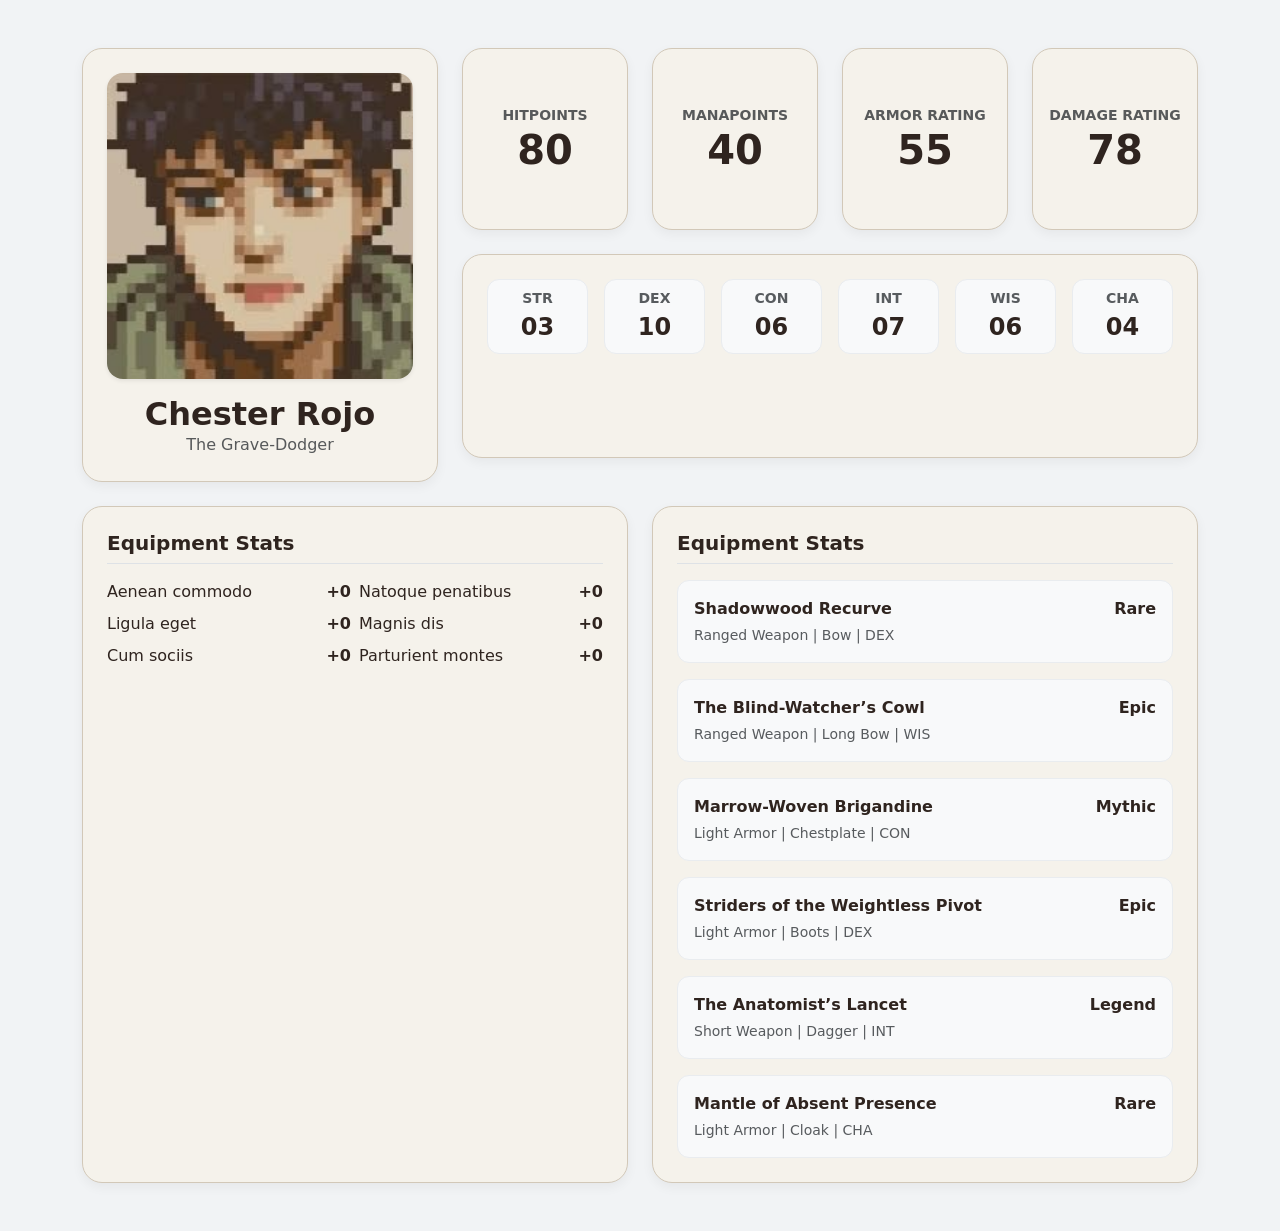
==== index.html @ 933389ea "Added the design for bento(DND Style)" ====
<!DOCTYPE html>
<html lang="en">
<head>
    <meta charset="UTF-8">
    <meta name="viewport" content="width=device-width, initial-scale=1.0">
    <title>Lorem Ipsum - Bento Layout</title>
    <link href="https://cdn.jsdelivr.net/npm/bootstrap@5.3.2/dist/css/bootstrap.min.css" rel="stylesheet">
    <link href="css/index.css" rel="stylesheet">
</head>
<body>

<div class="container py-5">
    <div class="row g-4">
        
        <div class="col-12 col-md-5 col-lg-4">
            <div class="bento-box p-4 d-flex flex-column justify-content-center align-items-center text-center">
                <img src="assets/img/char_port1.jpg" alt="Character Portrait" class="char-portrait mb-3 shadow-sm">
                <h2 class="fw-bold m-0">Chester Rojo</h2>
                <p class="text-muted m-0">The Grave-Dodger</p>
            </div>
        </div>

        <div class="col-12 col-md-7 col-lg-8">
            <div class="row g-4 h-100">
                
                <div class="col-6 col-lg-3">
                    <div class="bento-box p-3 d-flex flex-column justify-content-center text-center">
                        <span class="text-muted small text-uppercase fw-bold">Hitpoints</span>
                        <span class="display-6 fw-bold">80</span>
                    </div>
                </div>
                <div class="col-6 col-lg-3">
                    <div class="bento-box p-3 d-flex flex-column justify-content-center text-center">
                        <span class="text-muted small text-uppercase fw-bold">Manapoints</span>
                        <span class="display-6 fw-bold">40</span>
                    </div>
                </div>
                <div class="col-6 col-lg-3">
                    <div class="bento-box p-3 d-flex flex-column justify-content-center text-center">
                        <span class="text-muted small text-uppercase fw-bold">Armor Rating</span>
                        <span class="display-6 fw-bold">55</span>
                    </div>
                </div>
                <div class="col-6 col-lg-3">
                    <div class="bento-box p-3 d-flex flex-column justify-content-center text-center">
                        <span class="text-muted small text-uppercase fw-bold">Damage Rating</span>
                        <span class="display-6 fw-bold">78</span>
                    </div>
                </div>
                <!-- Player Stats -->
                <div class="col-12">
                    <div class="bento-box p-4">
                        <div class="row g-3 text-center">
                            <div class="col-4 col-sm-2">
                                <div class="stat-box p-2">
                                    <small class="fw-bold d-block text-muted">STR</small>
                                    <span class="fs-4 fw-bold">03</span>
                                </div>
                            </div>
                            <div class="col-4 col-sm-2">
                                <div class="stat-box p-2">
                                    <small class="fw-bold d-block text-muted">DEX</small>
                                    <span class="fs-4 fw-bold">10</span>
                                </div>
                            </div>
                            <div class="col-4 col-sm-2">
                                <div class="stat-box p-2">
                                    <small class="fw-bold d-block text-muted">CON</small>
                                    <span class="fs-4 fw-bold">06</span>
                                </div>
                            </div>
                            <div class="col-4 col-sm-2">
                                <div class="stat-box p-2">
                                    <small class="fw-bold d-block text-muted">INT</small>
                                    <span class="fs-4 fw-bold">07</span>
                                </div>
                            </div>
                            <div class="col-4 col-sm-2">
                                <div class="stat-box p-2">
                                    <small class="fw-bold d-block text-muted">WIS</small>
                                    <span class="fs-4 fw-bold">06</span>
                                </div>
                            </div>
                            <div class="col-4 col-sm-2">
                                <div class="stat-box p-2">
                                    <small class="fw-bold d-block text-muted">CHA</small>
                                    <span class="fs-4 fw-bold">04</span>
                                </div>
                            </div>
                        </div>
                    </div>
                </div>

            </div>
        </div>
        <!-- Equipment Stats -->
        <div class="col-12 col-lg-6">
            <div class="bento-box p-4">
                <h5 class="fw-bold mb-3 border-bottom pb-2">Equipment Stats</h5>
                <div class="row g-2">
                    <div class="col-12 col-sm-6">
                        <div class="d-flex justify-content-between mb-2"><span>Aenean commodo</span> <strong>+0</strong></div>
                        <div class="d-flex justify-content-between mb-2"><span>Ligula eget</span> <strong>+0</strong></div>
                        <div class="d-flex justify-content-between mb-2"><span>Cum sociis</span> <strong>+0</strong></div>
                    </div>
                    <div class="col-12 col-sm-6">
                        <div class="d-flex justify-content-between mb-2"><span>Natoque penatibus</span> <strong>+0</strong></div>
                        <div class="d-flex justify-content-between mb-2"><span>Magnis dis</span> <strong>+0</strong></div>
                        <div class="d-flex justify-content-between mb-2"><span>Parturient montes</span> <strong>+0</strong></div>
                    </div>
                </div>
            </div>
        </div>
        <!-- Equipment Stats -->
        <div class="col-12 col-lg-6">
            <div class="bento-box p-4">
                <h5 class="fw-bold mb-3 border-bottom pb-2">Equipment Stats</h5>
                <div class="d-flex flex-column gap-3">
                    <div class="stat-box p-3">
                        <div class="d-flex justify-content-between fw-bold mb-1">
                            <span>Shadowwood Recurve</span>
                            <span>Rare</span>
                        </div>
                        <div class="text-muted small">Ranged Weapon | Bow | DEX</div>
                    </div>
                    <div class="stat-box p-3">
                        <div class="d-flex justify-content-between fw-bold mb-1">
                            <span>The Blind-Watcher’s Cowl</span>
                            <span>Epic</span>
                        </div>
                        <div class="text-muted small">Ranged Weapon | Long Bow | WIS</div>
                    </div>
                    <div class="stat-box p-3">
                        <div class="d-flex justify-content-between fw-bold mb-1">
                            <span>Marrow-Woven Brigandine</span>
                            <span>Mythic</span>
                        </div>
                        <div class="text-muted small">Light Armor | Chestplate | CON</div>
                    </div>
                    <div class="stat-box p-3">
                        <div class="d-flex justify-content-between fw-bold mb-1">
                            <span>Striders of the Weightless Pivot</span>
                            <span>Epic</span>
                        </div>
                        <div class="text-muted small">Light Armor | Boots | DEX</div>
                    </div>
                    <div class="stat-box p-3">
                        <div class="d-flex justify-content-between fw-bold mb-1">
                            <span>The Anatomist’s Lancet</span>
                            <span>Legend</span>
                        </div>
                        <div class="text-muted small">Short Weapon | Dagger | INT</div>
                    </div>
                    <div class="stat-box p-3">
                        <div class="d-flex justify-content-between fw-bold mb-1">
                            <span>Mantle of Absent Presence</span>
                            <span>Rare</span>
                        </div>
                        <div class="text-muted small">Light Armor | Cloak | CHA</div>
                    </div>
                </div>
            </div>
        </div>

    </div>
</div>

<script src="https://cdn.jsdelivr.net/npm/bootstrap@5.3.2/dist/js/bootstrap.bundle.min.js"></script>
</body>
</html>
---- css/index.css ----
body {
    background-color: #f1f3f5;
}

.bento-box {
    background-color: #F5F2EB;
    background-color: #F5F2EB;
    border: 1px solid #D2C8B8;
    color: #2F241F;
    border-radius: 1.25rem;
    box-shadow: 0 4px 12px rgba(0, 0, 0, 0.05);
    height: 100%;
}

.char-portrait {
    background-size: cover;

    background-position: center;  
    background-repeat: no-repeat;
    border-radius: 1rem;
    width: 100%;
    aspect-ratio: 1 / 1;
    display: block;
}

.stat-box {
    background-color: #f8f9fa;
    border-radius: 0.75rem;
    border: 1px solid #e9ecef;
}
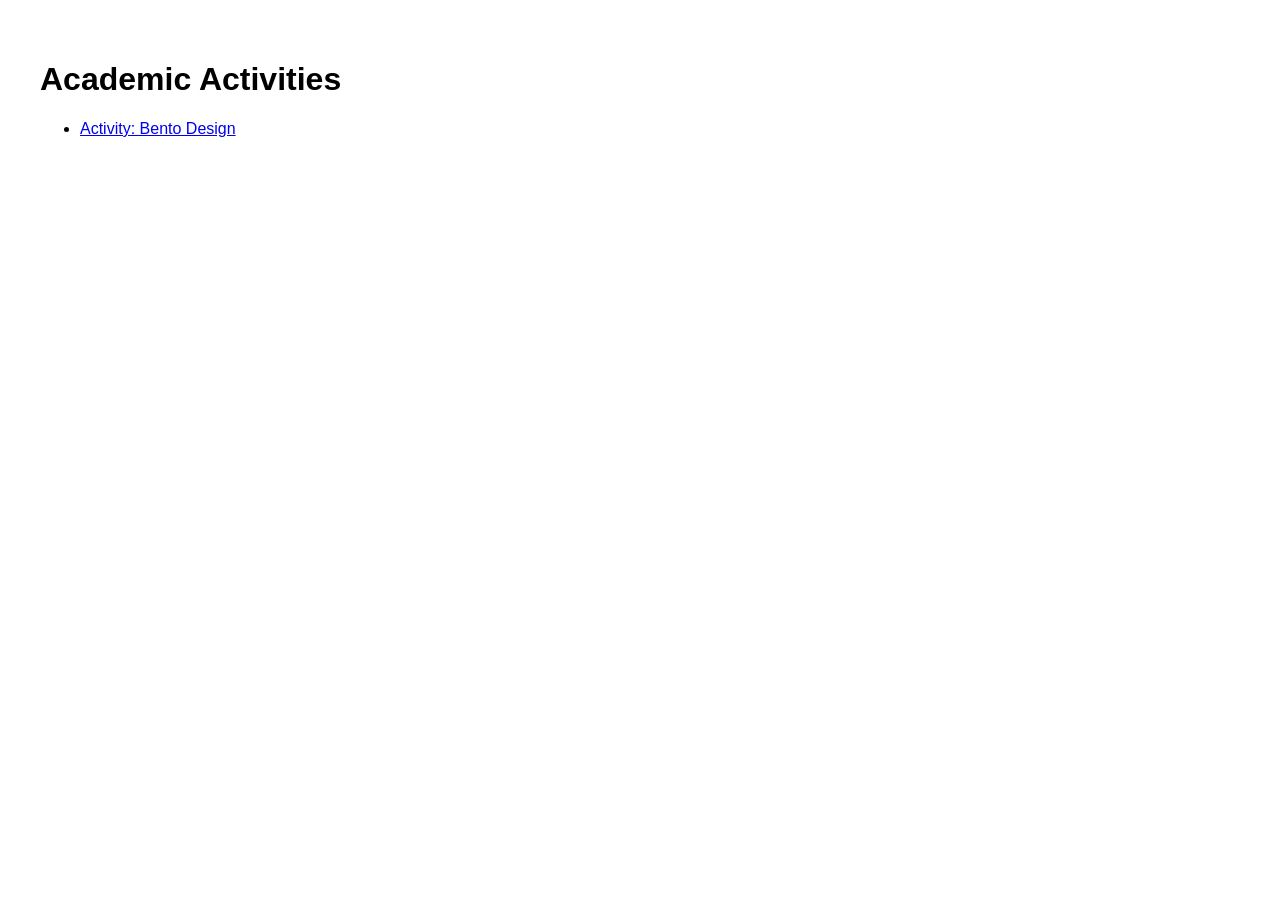
==== commit a7a58ace: "Renamed homepage to index" ====
--- a/index.html
+++ b/index.html
@@ -2,169 +2,15 @@
 <html lang="en">
 <head>
     <meta charset="UTF-8">
-    <meta name="viewport" content="width=device-width, initial-scale=1.0">
-    <title>Lorem Ipsum - Bento Layout</title>
-    <link href="https://cdn.jsdelivr.net/npm/bootstrap@5.3.2/dist/css/bootstrap.min.css" rel="stylesheet">
-    <link href="css/index.css" rel="stylesheet">
+    <title>Academic Activities</title>
 </head>
-<body>
+<body style="font-family: sans-serif; padding: 2rem;">
+    <h1>Academic Activities</h1>
+    <ul>
+        <li>
 
-<div class="container py-5">
-    <div class="row g-4">
-        
-        <div class="col-12 col-md-5 col-lg-4">
-            <div class="bento-box p-4 d-flex flex-column justify-content-center align-items-center text-center">
-                <img src="assets/img/char_port1.jpg" alt="Character Portrait" class="char-portrait mb-3 shadow-sm">
-                <h2 class="fw-bold m-0">Chester Rojo</h2>
-                <p class="text-muted m-0">The Grave-Dodger</p>
-            </div>
-        </div>
-
-        <div class="col-12 col-md-7 col-lg-8">
-            <div class="row g-4 h-100">
-                
-                <div class="col-6 col-lg-3">
-                    <div class="bento-box p-3 d-flex flex-column justify-content-center text-center">
-                        <span class="text-muted small text-uppercase fw-bold">Hitpoints</span>
-                        <span class="display-6 fw-bold">80</span>
-                    </div>
-                </div>
-                <div class="col-6 col-lg-3">
-                    <div class="bento-box p-3 d-flex flex-column justify-content-center text-center">
-                        <span class="text-muted small text-uppercase fw-bold">Manapoints</span>
-                        <span class="display-6 fw-bold">40</span>
-                    </div>
-                </div>
-                <div class="col-6 col-lg-3">
-                    <div class="bento-box p-3 d-flex flex-column justify-content-center text-center">
-                        <span class="text-muted small text-uppercase fw-bold">Armor Rating</span>
-                        <span class="display-6 fw-bold">55</span>
-                    </div>
-                </div>
-                <div class="col-6 col-lg-3">
-                    <div class="bento-box p-3 d-flex flex-column justify-content-center text-center">
-                        <span class="text-muted small text-uppercase fw-bold">Damage Rating</span>
-                        <span class="display-6 fw-bold">78</span>
-                    </div>
-                </div>
-                <!-- Player Stats -->
-                <div class="col-12">
-                    <div class="bento-box p-4">
-                        <div class="row g-3 text-center">
-                            <div class="col-4 col-sm-2">
-                                <div class="stat-box p-2">
-                                    <small class="fw-bold d-block text-muted">STR</small>
-                                    <span class="fs-4 fw-bold">03</span>
-                                </div>
-                            </div>
-                            <div class="col-4 col-sm-2">
-                                <div class="stat-box p-2">
-                                    <small class="fw-bold d-block text-muted">DEX</small>
-                                    <span class="fs-4 fw-bold">10</span>
-                                </div>
-                            </div>
-                            <div class="col-4 col-sm-2">
-                                <div class="stat-box p-2">
-                                    <small class="fw-bold d-block text-muted">CON</small>
-                                    <span class="fs-4 fw-bold">06</span>
-                                </div>
-                            </div>
-                            <div class="col-4 col-sm-2">
-                                <div class="stat-box p-2">
-                                    <small class="fw-bold d-block text-muted">INT</small>
-                                    <span class="fs-4 fw-bold">07</span>
-                                </div>
-                            </div>
-                            <div class="col-4 col-sm-2">
-                                <div class="stat-box p-2">
-                                    <small class="fw-bold d-block text-muted">WIS</small>
-                                    <span class="fs-4 fw-bold">06</span>
-                                </div>
-                            </div>
-                            <div class="col-4 col-sm-2">
-                                <div class="stat-box p-2">
-                                    <small class="fw-bold d-block text-muted">CHA</small>
-                                    <span class="fs-4 fw-bold">04</span>
-                                </div>
-                            </div>
-                        </div>
-                    </div>
-                </div>
-
-            </div>
-        </div>
-        <!-- Equipment Stats -->
-        <div class="col-12 col-lg-6">
-            <div class="bento-box p-4">
-                <h5 class="fw-bold mb-3 border-bottom pb-2">Equipment Stats</h5>
-                <div class="row g-2">
-                    <div class="col-12 col-sm-6">
-                        <div class="d-flex justify-content-between mb-2"><span>Aenean commodo</span> <strong>+0</strong></div>
-                        <div class="d-flex justify-content-between mb-2"><span>Ligula eget</span> <strong>+0</strong></div>
-                        <div class="d-flex justify-content-between mb-2"><span>Cum sociis</span> <strong>+0</strong></div>
-                    </div>
-                    <div class="col-12 col-sm-6">
-                        <div class="d-flex justify-content-between mb-2"><span>Natoque penatibus</span> <strong>+0</strong></div>
-                        <div class="d-flex justify-content-between mb-2"><span>Magnis dis</span> <strong>+0</strong></div>
-                        <div class="d-flex justify-content-between mb-2"><span>Parturient montes</span> <strong>+0</strong></div>
-                    </div>
-                </div>
-            </div>
-        </div>
-        <!-- Equipment Stats -->
-        <div class="col-12 col-lg-6">
-            <div class="bento-box p-4">
-                <h5 class="fw-bold mb-3 border-bottom pb-2">Equipment Stats</h5>
-                <div class="d-flex flex-column gap-3">
-                    <div class="stat-box p-3">
-                        <div class="d-flex justify-content-between fw-bold mb-1">
-                            <span>Shadowwood Recurve</span>
-                            <span>Rare</span>
-                        </div>
-                        <div class="text-muted small">Ranged Weapon | Bow | DEX</div>
-                    </div>
-                    <div class="stat-box p-3">
-                        <div class="d-flex justify-content-between fw-bold mb-1">
-                            <span>The Blind-Watcher’s Cowl</span>
-                            <span>Epic</span>
-                        </div>
-                        <div class="text-muted small">Ranged Weapon | Long Bow | WIS</div>
-                    </div>
-                    <div class="stat-box p-3">
-                        <div class="d-flex justify-content-between fw-bold mb-1">
-                            <span>Marrow-Woven Brigandine</span>
-                            <span>Mythic</span>
-                        </div>
-                        <div class="text-muted small">Light Armor | Chestplate | CON</div>
-                    </div>
-                    <div class="stat-box p-3">
-                        <div class="d-flex justify-content-between fw-bold mb-1">
-                            <span>Striders of the Weightless Pivot</span>
-                            <span>Epic</span>
-                        </div>
-                        <div class="text-muted small">Light Armor | Boots | DEX</div>
-                    </div>
-                    <div class="stat-box p-3">
-                        <div class="d-flex justify-content-between fw-bold mb-1">
-                            <span>The Anatomist’s Lancet</span>
-                            <span>Legend</span>
-                        </div>
-                        <div class="text-muted small">Short Weapon | Dagger | INT</div>
-                    </div>
-                    <div class="stat-box p-3">
-                        <div class="d-flex justify-content-between fw-bold mb-1">
-                            <span>Mantle of Absent Presence</span>
-                            <span>Rare</span>
-                        </div>
-                        <div class="text-muted small">Light Armor | Cloak | CHA</div>
-                    </div>
-                </div>
-            </div>
-        </div>
-
-    </div>
-</div>
-
-<script src="https://cdn.jsdelivr.net/npm/bootstrap@5.3.2/dist/js/bootstrap.bundle.min.js"></script>
+            <a href="https://github.com/cheztahcry/academic-activities/bento">Activity: Bento Design</a>
+        </li>
+    </ul>
 </body>
 </html>
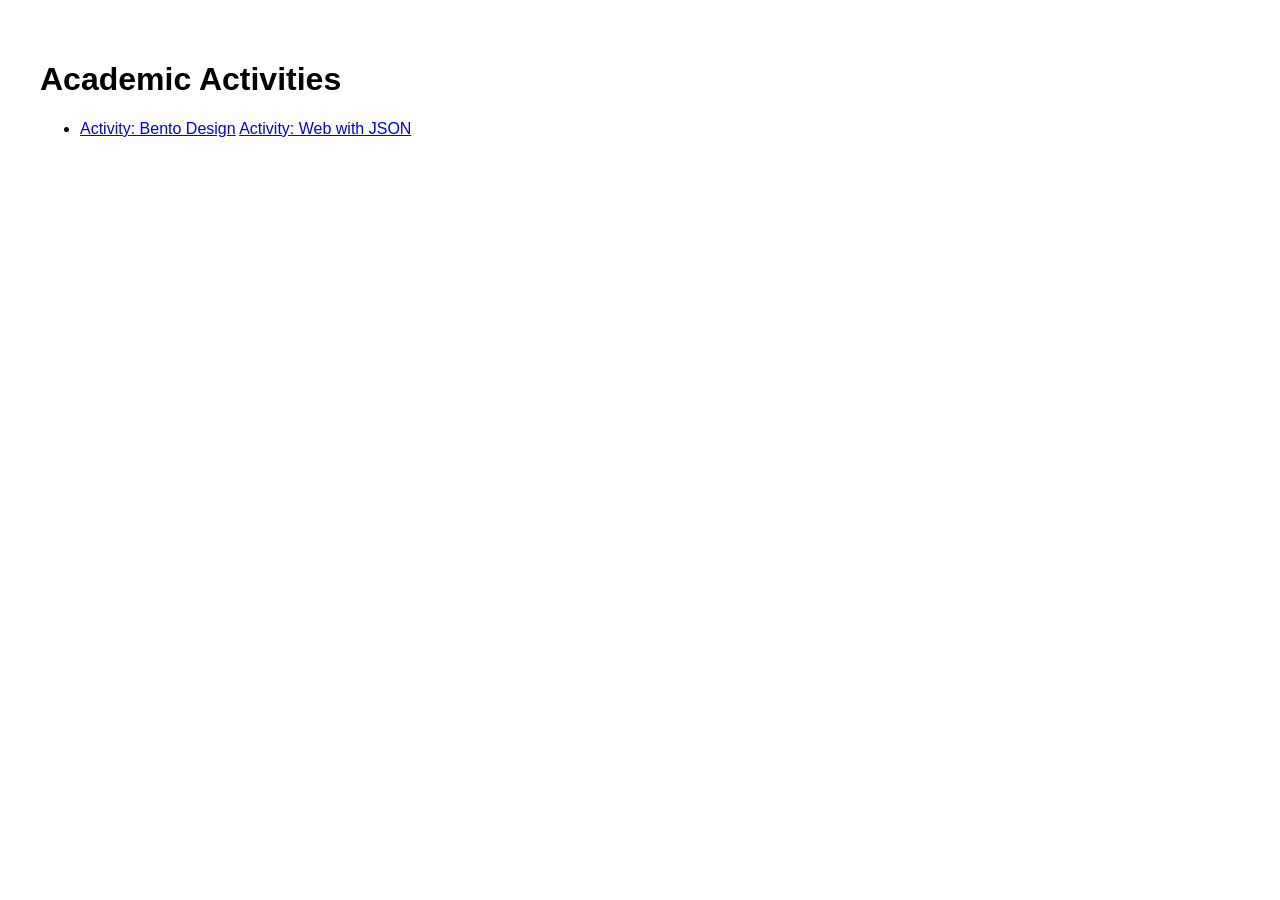
==== commit 5833f525: "Adjusted the currency from USD to PHP, and also added old price and current price to reflect the dis" ====
--- a/index.html
+++ b/index.html
@@ -9,7 +9,8 @@
     <ul>
         <li>
 
-            <a href="https://github.com/cheztahcry/academic-activities/bento">Activity: Bento Design</a>
+            <a href="./bento">Activity: Bento Design</a>
+            <a href="./JsonWeb">Activity: Web with JSON</a>
         </li>
     </ul>
 </body>
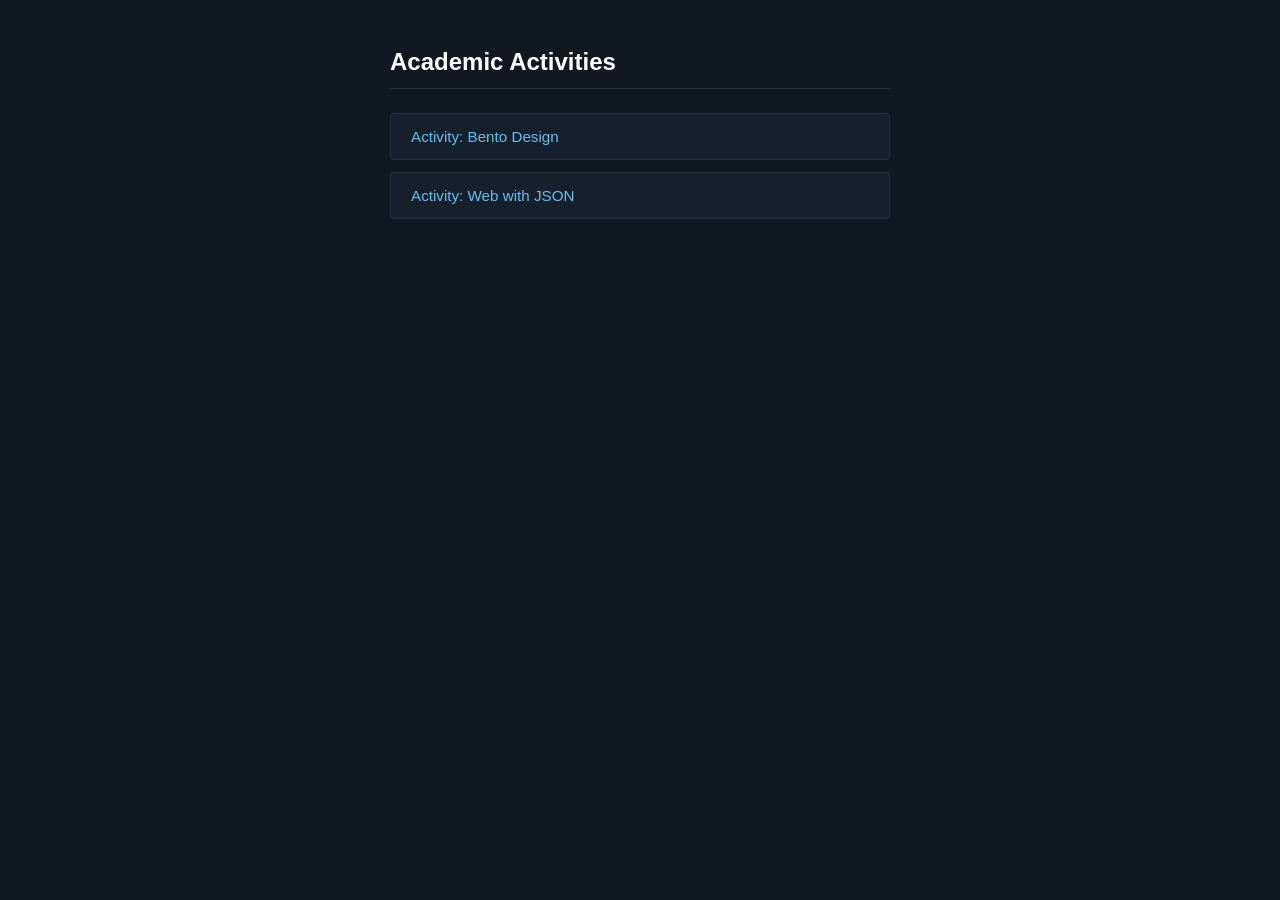
==== commit 8c22654b: "Redesigned the landing page; the cards are properly centered now" ====
--- a/index.html
+++ b/index.html
@@ -2,16 +2,21 @@
 <html lang="en">
 <head>
     <meta charset="UTF-8">
+    <meta name="viewport" content="width=device-width, initial-scale=1.0">
     <title>Academic Activities</title>
+    <link href="css/acad_landing.css" rel="stylesheet">
 </head>
-<body style="font-family: sans-serif; padding: 2rem;">
-    <h1>Academic Activities</h1>
-    <ul>
-        <li>
-
-            <a href="./bento">Activity: Bento Design</a>
-            <a href="./JsonWeb">Activity: Web with JSON</a>
-        </li>
-    </ul>
+<body>
+    <div class="container">
+        <h1>Academic Activities</h1>
+        <ul class="activity-list">
+            <li>
+                <a href="./bento" class="activity-item">Activity: Bento Design</a>
+            </li>
+            <li>
+                <a href="./JsonWeb" class="activity-item">Activity: Web with JSON</a>
+            </li>
+        </ul>
+    </div>
 </body>
 </html>
--- a/css/acad_landing.css
+++ b/css/acad_landing.css
@@ -0,0 +1,54 @@
+        * {
+            box-sizing: border-box;
+            margin: 0;
+            padding: 0;
+        }
+
+        body {
+            font-family: -apple-system, BlinkMacSystemFont, "Segoe UI", Roboto, Oxygen, Ubuntu, Cantarell, sans-serif;
+            background-color: #101822;
+            color: #c6d4df;
+            min-height: 100vh;
+            padding: 3rem 1.5rem;
+            display: flex;
+            justify-content: center;
+        }
+
+        .container {
+            width: 100%;
+            max-width: 500px;
+        }
+
+        h1 {
+            font-size: 1.5rem;
+            font-weight: 600;
+            color: #ffffff;
+            margin-bottom: 1.5rem;
+            padding-bottom: 0.75rem;
+            border-bottom: 1px solid rgba(255, 255, 255, 0.1);
+        }
+
+        .activity-list {
+            list-style: none;
+            display: flex;
+            flex-direction: column;
+            gap: 0.75rem;
+        }
+
+        .activity-item {
+            display: block;
+            padding: 0.875rem 1.25rem;
+            background-color: #16202d;
+            border: 1px solid rgba(255, 255, 255, 0.08);
+            border-radius: 4px;
+            color: #66c0f4;
+            text-decoration: none;
+            font-size: 0.95rem;
+            transition: background-color 0.2s ease, border-color 0.2s ease, color 0.2s ease;
+        }
+
+        .activity-item:hover {
+            background-color: #1f2f42;
+            border-color: rgba(102, 192, 244, 0.4);
+            color: #ffffff;
+        }
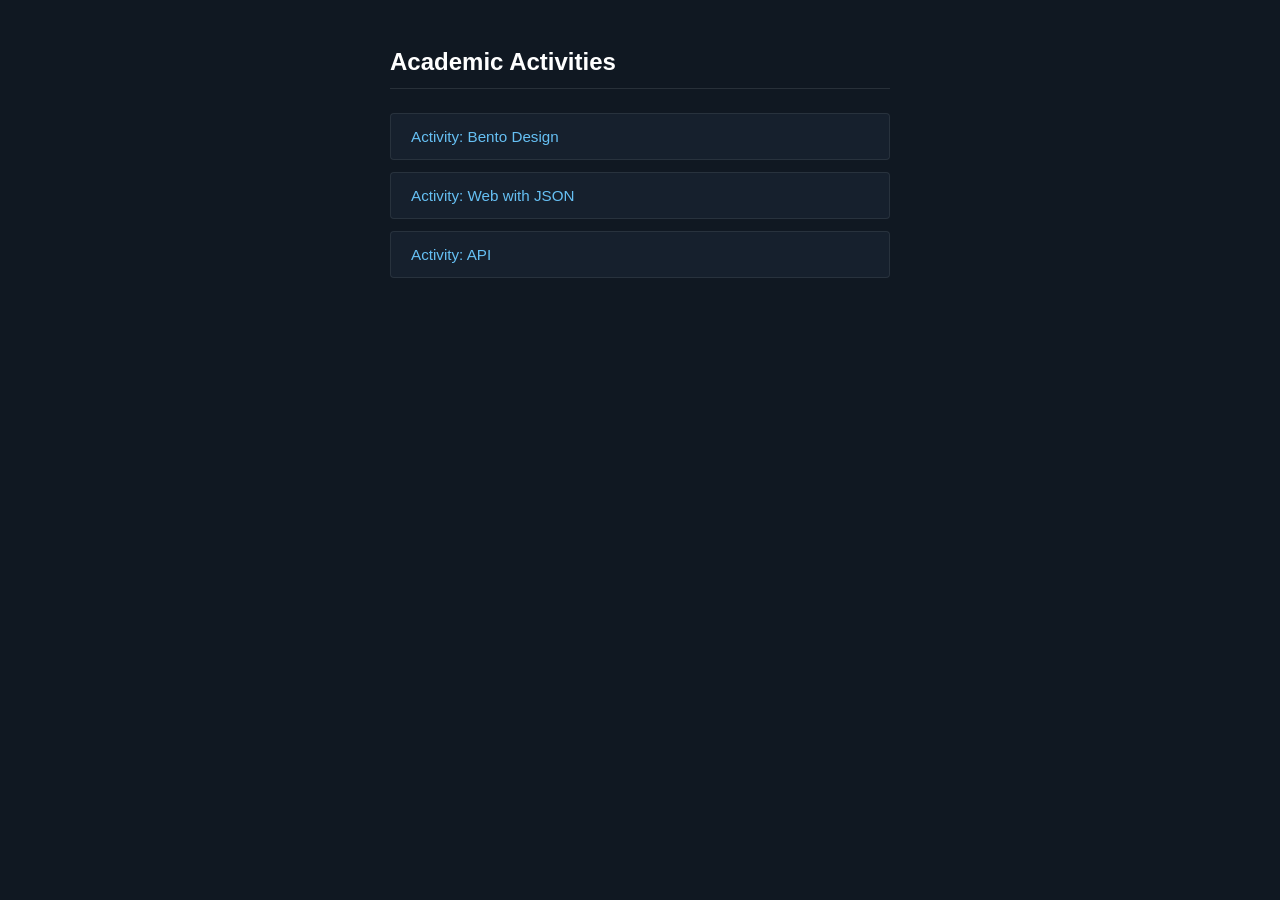
==== commit 2f4fbe18: "Added a link for API in the landing page" ====
--- a/index.html
+++ b/index.html
@@ -16,6 +16,9 @@
             <li>
                 <a href="./JsonWeb" class="activity-item">Activity: Web with JSON</a>
             </li>
+            <li>
+                <a href="./API" class="activity-item">Activity: API</a>
+            </li>
         </ul>
     </div>
 </body>
